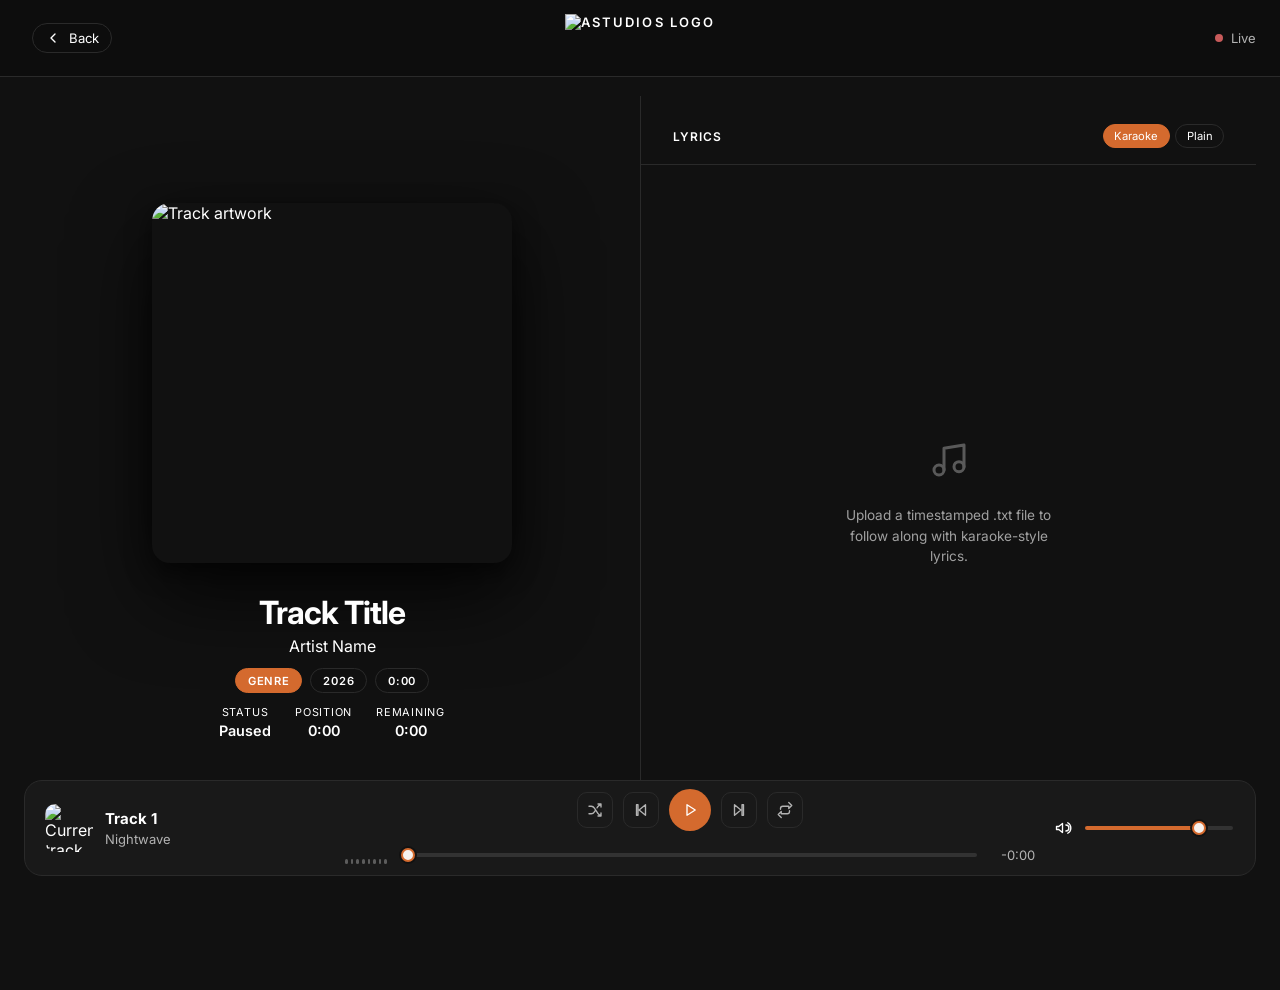
==== now-playing.html @ 65fd6a46 "First Code Files" ====
<!doctype html>
<html lang="en">
  <head>
    <meta charset="UTF-8" />
    <meta name="viewport" content="width=device-width, initial-scale=1.0" />
    <title>Now Playing · AStudios</title>
    <link rel="preconnect" href="https://fonts.googleapis.com" />
    <link rel="preconnect" href="https://fonts.gstatic.com" crossorigin />
    <link
      href="https://fonts.googleapis.com/css2?family=Inter:wght@400;500;600;700&display=swap"
      rel="stylesheet"
    />
    <link rel="stylesheet" href="style.css" />
    <style>
      /* ── Now Playing Page Specific Styles ── */
      .np-shell {
        display: grid;
        grid-template-columns: 1fr 1fr;
        gap: 0;
        min-height: calc(100vh - var(--player-h, 90px) - var(--topbar-h, 60px));
        padding: 0;
        overflow: hidden;
      }

      /* ── Left: Cover + Meta ── */
      .np-visual {
        position: relative;
        display: flex;
        flex-direction: column;
        align-items: center;
        justify-content: center;
        padding: 3rem 2.5rem;
        gap: 2rem;
        overflow: hidden;
      }

      .np-bg-blur {
        position: absolute;
        inset: 0;
        z-index: 0;
        background-size: cover;
        background-position: center;
        filter: blur(60px) saturate(1.4) brightness(0.25);
        transform: scale(1.15);
        transition: background-image 0.8s ease;
      }

      .np-cover-wrap {
        position: relative;
        z-index: 1;
        width: min(360px, 80vw);
        aspect-ratio: 1;
      }

      .np-cover-wrap img {
        width: 100%;
        height: 100%;
        object-fit: cover;
        border-radius: 18px;
        box-shadow:
          0 32px 80px rgba(0, 0, 0, 0.7),
          0 8px 24px rgba(0, 0, 0, 0.5);
        display: block;
        transition: transform 0.4s cubic-bezier(0.34, 1.56, 0.64, 1);
      }

      body.is-playing .np-cover-wrap img {
        transform: scale(1.03);
      }

      .np-meta {
        position: relative;
        z-index: 1;
        text-align: center;
        width: 100%;
        max-width: 360px;
      }

      .np-title {
        font-size: 2rem;
        font-weight: 700;
        color: var(--text-1);
        margin: 0 0 0.35rem;
        letter-spacing: -0.03em;
        line-height: 1.1;
      }

      .np-artist {
        font-size: 1rem;
        color: var(--text-2);
        margin: 0 0 0.75rem;
      }

      .np-tags {
        display: flex;
        gap: 0.5rem;
        justify-content: center;
        flex-wrap: wrap;
        margin-bottom: 0.5rem;
      }

      .np-tag {
        font-size: 0.7rem;
        font-weight: 600;
        letter-spacing: 0.06em;
        text-transform: uppercase;
        padding: 0.3rem 0.75rem;
        border-radius: 100px;
        background: var(--surface-2);
        color: var(--text-2);
        border: 1px solid var(--border);
      }

      .np-tag.accent {
        background: var(--accent);
        color: #fff;
        border-color: var(--accent);
      }

      .np-info-row {
        display: flex;
        gap: 1.5rem;
        justify-content: center;
        margin-top: 0.75rem;
      }

      .np-info-item {
        display: flex;
        flex-direction: column;
        align-items: center;
        gap: 0.15rem;
      }

      .np-info-item span:first-child {
        font-size: 0.68rem;
        text-transform: uppercase;
        letter-spacing: 0.07em;
        color: var(--text-3);
      }

      .np-info-item strong {
        font-size: 0.9rem;
        color: var(--text-1);
        font-weight: 600;
      }

      /* ── Right: Karaoke Lyrics ── */
      .np-lyrics-panel {
        display: flex;
        flex-direction: column;
        border-left: 1px solid var(--border);
        overflow: hidden;
        position: relative;
      }

      .np-lyrics-header {
        padding: 1.75rem 2rem 1rem;
        border-bottom: 1px solid var(--border);
        display: flex;
        align-items: center;
        justify-content: space-between;
        flex-shrink: 0;
      }

      .np-lyrics-header h2 {
        font-size: 0.75rem;
        font-weight: 600;
        letter-spacing: 0.08em;
        text-transform: uppercase;
        color: var(--text-3);
        margin: 0;
      }

      .np-lyrics-header .lyrics-mode-toggle {
        display: flex;
        gap: 0.35rem;
      }

      .np-lyrics-header .lyrics-mode-toggle button {
        font-size: 0.7rem;
        padding: 0.25rem 0.65rem;
        border-radius: 100px;
        border: 1px solid var(--border);
        background: transparent;
        color: var(--text-3);
        cursor: pointer;
        transition: all 0.15s;
      }

      .np-lyrics-header .lyrics-mode-toggle button.active {
        background: var(--accent);
        border-color: var(--accent);
        color: #fff;
      }

      .np-lyrics-upload {
        padding: 1rem 2rem;
        border-bottom: 1px solid var(--border);
        flex-shrink: 0;
      }

      .np-upload-label {
        display: flex;
        align-items: center;
        gap: 0.6rem;
        cursor: pointer;
        font-size: 0.8rem;
        color: var(--text-3);
        padding: 0.6rem 1rem;
        border: 1px dashed var(--border);
        border-radius: 8px;
        transition: all 0.15s;
        justify-content: center;
      }

      .np-upload-label:hover {
        border-color: var(--accent);
        color: var(--accent);
        background: color-mix(in srgb, var(--accent) 8%, transparent);
      }

      .np-upload-label svg {
        width: 15px;
        height: 15px;
        fill: none;
        stroke: currentColor;
        stroke-width: 2;
        stroke-linecap: round;
        stroke-linejoin: round;
      }

      #lyricsFileInput {
        display: none;
      }

      .np-lyrics-scroll {
        flex: 1;
        overflow-y: auto;
        padding: 1.5rem 2rem 3rem;
        scroll-behavior: smooth;
        scrollbar-width: thin;
        scrollbar-color: var(--border) transparent;
      }

      /* Karaoke line styles */
      .lyric-line {
        padding: 0.5rem 0;
        transition: all 0.35s cubic-bezier(0.4, 0, 0.2, 1);
        cursor: pointer;
        border-radius: 8px;
        margin: 0.1rem 0;
      }

      .lyric-line:hover {
        background: var(--surface-2);
        padding-left: 0.75rem;
      }

      .lyric-line .lyric-text {
        font-size: 1rem;
        line-height: 1.55;
        color: var(--text-3);
        font-weight: 400;
        transition: all 0.35s ease;
        display: block;
      }

      .lyric-line .lyric-speaker {
        font-size: 0.6rem;
        letter-spacing: 0.1em;
        text-transform: uppercase;
        color: var(--text-3);
        opacity: 0.5;
        margin-bottom: 0.15rem;
        display: block;
      }

      .lyric-line.past .lyric-text {
        color: var(--text-3);
        opacity: 0.4;
      }

      .lyric-line.active .lyric-text {
        font-size: 1.55rem;
        font-weight: 700;
        color: var(--text-1);
        letter-spacing: -0.02em;
        line-height: 1.3;
      }

      .lyric-line.active .lyric-speaker {
        color: var(--accent);
        opacity: 1;
      }

      .lyric-line.near .lyric-text {
        font-size: 1.15rem;
        color: var(--text-2);
        font-weight: 500;
      }

      .lyric-line.future .lyric-text {
        color: var(--text-3);
        opacity: 0.5;
      }

      /* No lyrics state */
      .np-no-lyrics {
        display: flex;
        flex-direction: column;
        align-items: center;
        justify-content: center;
        height: 100%;
        gap: 0.75rem;
        color: var(--text-3);
        text-align: center;
        padding: 2rem;
      }

      .np-no-lyrics svg {
        width: 40px;
        height: 40px;
        opacity: 0.3;
      }

      .np-no-lyrics p {
        font-size: 0.85rem;
        line-height: 1.5;
        opacity: 0.6;
        max-width: 220px;
      }

      /* Loading spinner for lyrics */
      .lyrics-loading {
        display: flex;
        align-items: center;
        justify-content: center;
        height: 200px;
        gap: 0.5rem;
        color: var(--text-3);
        font-size: 0.82rem;
      }

      /* Back button */
      .np-back-btn {
        display: inline-flex;
        align-items: center;
        gap: 0.5rem;
        font-size: 0.82rem;
        color: var(--text-3);
        text-decoration: none;
        padding: 0.5rem 0;
        transition: color 0.15s;
        margin-bottom: 0;
      }

      .np-back-btn:hover {
        color: var(--text-1);
      }

      .np-back-btn svg {
        width: 16px;
        height: 16px;
        fill: none;
        stroke: currentColor;
        stroke-width: 2;
        stroke-linecap: round;
        stroke-linejoin: round;
      }

      /* Dragging highlight for drop zone */
      .np-lyrics-upload.drag-over .np-upload-label {
        border-color: var(--accent);
        background: color-mix(in srgb, var(--accent) 12%, transparent);
        color: var(--accent);
      }

      /* Speaker color distinction */
      .lyric-line[data-speaker="speaker_0"] .lyric-speaker {
        color: var(--accent);
      }
      .lyric-line[data-speaker="speaker_1"] .lyric-speaker {
        color: #7eb8f7;
      }

      .lyric-line.active[data-speaker="speaker_1"] .lyric-text {
        color: #a8d4ff;
      }

      /* Responsive */
      @media (max-width: 860px) {
        .np-shell {
          grid-template-columns: 1fr;
          grid-template-rows: auto 1fr;
        }
        .np-visual {
          padding: 2rem 1.5rem 1.5rem;
        }
        .np-cover-wrap {
          width: min(240px, 60vw);
        }
        .np-title {
          font-size: 1.5rem;
        }
        .np-lyrics-panel {
          border-left: none;
          border-top: 1px solid var(--border);
          min-height: 50vh;
        }
        .lyric-line.active .lyric-text {
          font-size: 1.25rem;
        }
      }
    </style>
  </head>
  <body>
    <!-- Reuse icon sprite from main app -->
    <svg class="icon-sprite" aria-hidden="true" focusable="false">
      <symbol id="icon-search" viewBox="0 0 24 24">
        <path d="m21 21-4.35-4.35m1.85-5.15a7 7 0 1 1-14 0 7 7 0 0 1 14 0" />
      </symbol>
      <symbol id="icon-settings" viewBox="0 0 24 24">
        <path
          d="m19.4 13 .1-1-.1-1 2-1.6-2-3.4-2.4 1a8.8 8.8 0 0 0-1.7-1l-.4-2.6h-4l-.4 2.6a8.8 8.8 0 0 0-1.7 1l-2.4-1-2 3.4 2 1.6-.1 1 .1 1-2 1.6 2 3.4 2.4-1a8.8 8.8 0 0 0 1.7 1l.4 2.6h4l.4-2.6a8.8 8.8 0 0 0 1.7-1l2.4 1 2-3.4zM12 15.5A3.5 3.5 0 1 1 12 8a3.5 3.5 0 0 1 0 7.5"
        />
      </symbol>
      <symbol id="icon-bell" viewBox="0 0 24 24">
        <path
          d="M15 17H5.8a1.8 1.8 0 0 1-1.5-2.8L6 11.8V9a6 6 0 1 1 12 0v2.8l1.7 2.4A1.8 1.8 0 0 1 18.2 17H15m0 0a3 3 0 0 1-6 0"
        />
      </symbol>
      <symbol id="icon-play" viewBox="0 0 24 24">
        <path d="m8 5 11 7-11 7z" />
      </symbol>
      <symbol id="icon-pause" viewBox="0 0 24 24">
        <path d="M8 5h3v14H8zm5 0h3v14h-3z" />
      </symbol>
      <symbol id="icon-prev" viewBox="0 0 24 24">
        <path d="M6 5h2v14H6zm3.5 7 8.5-7v14z" />
      </symbol>
      <symbol id="icon-next" viewBox="0 0 24 24">
        <path d="M16 5h2v14h-2zM6 19V5l8.5 7z" />
      </symbol>
      <symbol id="icon-shuffle" viewBox="0 0 24 24">
        <path
          d="M16 4h4v4m0 8v4h-4M4 7h3c2 0 3 .7 4.2 2.5l4.6 7C17 18.3 18 19 20 19M20 5c-2 0-3 .7-4.2 2.5l-1.1 1.6M4 17h3c2 0 3-.7 4.2-2.5l1.1-1.6"
        />
      </symbol>
      <symbol id="icon-repeat" viewBox="0 0 24 24">
        <path
          d="M17 2l4 4-4 4V7H9a3 3 0 0 0-3 3v1M7 22l-4-4 4-4v3h8a3 3 0 0 0 3-3v-1"
        />
      </symbol>
      <symbol id="icon-volume" viewBox="0 0 24 24">
        <path
          d="M5 14H2v-4h3l5-4v12zm9.5-6a4 4 0 0 1 0 8m2.5-11a8 8 0 0 1 0 14"
        />
      </symbol>
    </svg>

    <!-- Top bar (mirrors index.html) -->
    <header class="global-topbar">
      <div class="topbar-section topbar-left">
        <a
          class="np-back-btn"
          href="index.html"
          target="content"
          style="
            display: inline-flex;
            align-items: center;
            gap: 0.5rem;
            font-size: 0.82rem;
            color: var(--text-3);
            text-decoration: none;
            padding: 0.35rem 0.75rem;
            border: 1px solid var(--border);
            border-radius: 100px;
            transition: all 0.15s;
            margin-left: 0.5rem;
          "
          onmouseover="
            this.style.color = 'var(--text-1)';
            this.style.borderColor = 'var(--text-2)';
          "
          onmouseout="
            this.style.color = 'var(--text-3)';
            this.style.borderColor = 'var(--border)';
          "
        >
          <svg
            width="14"
            height="14"
            fill="none"
            stroke="currentColor"
            stroke-width="2.2"
            stroke-linecap="round"
            stroke-linejoin="round"
            viewBox="0 0 24 24"
          >
            <path d="m15 18-6-6 6-6" />
          </svg>
          Back
        </a>
      </div>

      <a
        class="topbar-logo"
        href="index.html"
        target="content"
        aria-label="AStudios home"
      >
        <img
          style="width: auto; height: 3rem"
          src="images/logo.png"
          alt="AStudios logo"
        />
      </a>

      <div class="topbar-section topbar-right">
        <span class="live-status"><span class="live-dot"></span>Live</span>
      </div>
    </header>

    <!-- Main now-playing layout -->
    <div class="app-shell" style="display: block; overflow: hidden">
      <div class="np-shell">
        <!-- LEFT: Big cover + info -->
        <div class="np-visual">
          <div class="np-bg-blur" id="npBgBlur"></div>

          <div class="np-cover-wrap">
            <img id="npCover" src="images/cover1.jpg" alt="Track artwork" />
          </div>

          <div class="np-meta">
            <h1 class="np-title" id="npTitle">Track Title</h1>
            <p class="np-artist" id="npArtist">Artist Name</p>
            <div class="np-tags">
              <span class="np-tag accent" id="npGenre">Genre</span>
              <span class="np-tag" id="npRelease">2026</span>
              <span class="np-tag" id="npDuration">0:00</span>
            </div>
            <div class="np-info-row">
              <div class="np-info-item">
                <span>Status</span>
                <strong id="npStatus">Paused</strong>
              </div>
              <div class="np-info-item">
                <span>Position</span>
                <strong id="npPosition">0:00</strong>
              </div>
              <div class="np-info-item">
                <span>Remaining</span>
                <strong id="npRemaining">0:00</strong>
              </div>
            </div>
          </div>
        </div>

        <!-- RIGHT: Karaoke lyrics -->
        <div class="np-lyrics-panel">
          <div class="np-lyrics-header">
            <h2>Lyrics</h2>
            <div class="lyrics-mode-toggle">
              <button type="button" class="active" id="modeKaraoke">
                Karaoke
              </button>
              <button type="button" id="modePlain">Plain</button>
            </div>
          </div>

          <div
            style="visibility: hidden; height: 0px"
            class="np-lyrics-upload"
            id="lyricsDropZone"
          >
            <label class="np-upload-label" for="lyricsFileInput">
              <svg viewBox="0 0 24 24">
                <path d="M21 15v4a2 2 0 0 1-2 2H5a2 2 0 0 1-2-2v-4" />
                <polyline points="17 8 12 3 7 8" />
                <line x1="12" y1="3" x2="12" y2="15" />
              </svg>
              Upload .txt lyrics file — or drop here
            </label>
            <input type="file" id="lyricsFileInput" accept=".txt" />
          </div>

          <div class="np-lyrics-scroll" id="npLyricsScroll">
            <div class="np-no-lyrics" id="npNoLyrics">
              <svg
                viewBox="0 0 24 24"
                fill="none"
                stroke="currentColor"
                stroke-width="1.5"
                stroke-linecap="round"
                stroke-linejoin="round"
              >
                <path d="M9 18V5l12-2v13" />
                <circle cx="6" cy="18" r="3" />
                <circle cx="18" cy="16" r="3" />
              </svg>
              <p>
                Upload a timestamped .txt file to follow along with
                karaoke-style lyrics.
              </p>
            </div>
          </div>
        </div>
      </div>
    </div>

    <!-- Player bar (same as main page) -->
    <footer class="player" id="player" aria-label="Music player">
      <div class="player-track">
        <img
          id="playerCover"
          src="images/cover1.jpg"
          alt="Current track cover art"
        />
        <div class="player-track-copy">
          <strong id="playerTitle">Track 1</strong>
          <span id="playerArtist">Nightwave</span>
        </div>
      </div>

      <div class="player-controls">
        <div class="transport-row">
          <button
            class="icon-button"
            id="shuffleButton"
            type="button"
            aria-label="Shuffle"
          >
            <svg><use href="#icon-shuffle"></use></svg>
          </button>
          <button
            class="icon-button"
            id="prevButton"
            type="button"
            aria-label="Previous track"
          >
            <svg><use href="#icon-prev"></use></svg>
          </button>
          <button
            class="play-toggle"
            id="playPauseButton"
            type="button"
            aria-label="Play"
          >
            <svg class="icon-play"><use href="#icon-play"></use></svg>
            <svg class="icon-pause"><use href="#icon-pause"></use></svg>
            <span class="sr-only play-label">Play</span>
          </button>
          <button
            class="icon-button"
            id="nextButton"
            type="button"
            aria-label="Next track"
          >
            <svg><use href="#icon-next"></use></svg>
          </button>
          <button
            class="icon-button"
            id="repeatButton"
            type="button"
            aria-label="Repeat"
          >
            <svg><use href="#icon-repeat"></use></svg>
          </button>
        </div>

        <div class="progress-row">
          <div class="wave-visualizer" aria-hidden="true">
            <span></span><span></span><span></span><span></span><span></span
            ><span></span><span></span><span></span>
          </div>
          <input
            id="progressBar"
            type="range"
            step="0.001"
            min="0"
            max="100"
            value="0"
            aria-label="Track progress"
          />
          <span class="time-left" id="timeLeft">-0:00</span>
        </div>
      </div>

      <div class="player-volume">
        <svg><use href="#icon-volume"></use></svg>
        <input
          id="volumeBar"
          type="range"
          min="0"
          max="100"
          value="80"
          aria-label="Volume"
        />
      </div>
    </footer>

    <audio id="audioPlayer" preload="metadata"></audio>

    <script src="script.js"></script>
  </body>
</html>
---- style.css ----
:root {
  --bg: #111111;
  --surface: #191919;
  --surface-soft: #1e1e1e;
  --surface-hover: #222222;
  --border: #2a2a2a;
  --text: #ffffff;
  --muted: #b3b3b3;
  --accent: #d46a2e;
  --accent-soft: rgba(212, 106, 46, 0.12);
  --danger: #c75a5a;
  --grid: 24px;
  --radius: 16px;
  --player-height: 96px;
  --sidebar-width: 220px;
  --queue-width: 320px;
  --topbar-height: 72px;
}

body[data-theme="graphite"] {
  --bg: #151515;
  --surface: #1c1c1c;
  --surface-soft: #232323;
  --surface-hover: #282828;
  --border: #313131;
}

body[data-theme="paper"] {
  --bg: #efede7;
  --surface: #faf8f3;
  --surface-soft: #f1eee7;
  --surface-hover: #e8e4dd;
  --border: #d7d1c7;
  --text: #171717;
  --muted: #5d5a53;
}

body[data-accent="orange"] {
  --accent: #d46a2e;
  --accent-soft: rgba(212, 106, 46, 0.12);
}

body[data-accent="copper"] {
  --accent: #b96d4b;
  --accent-soft: rgba(185, 109, 75, 0.14);
}

body[data-accent="sand"] {
  --accent: #b8915f;
  --accent-soft: rgba(184, 145, 95, 0.14);
}

body[data-accent="rose"] {
  --accent: #b86868;
  --accent-soft: rgba(184, 104, 104, 0.14);
}

* {
  box-sizing: border-box;
}

html {
  scroll-behavior: smooth;
}

body {
  margin: 0;
  min-height: 100vh;
  background: var(--bg);
  color: var(--text);
  font-family: "Inter", -apple-system, BlinkMacSystemFont, "Segoe UI", sans-serif;
  padding: calc(var(--topbar-height) + 24px) 0 calc(var(--player-height) + 24px);
}

img {
  display: block;
  max-width: 100%;
}

button,
input,
select {
  font: inherit;
}

button {
  cursor: pointer;
}

svg {
  width: 18px;
  height: 18px;
  stroke: currentColor;
  stroke-width: 1.8;
  fill: none;
  stroke-linecap: round;
  stroke-linejoin: round;
  flex: 0 0 auto;
}

.icon-sprite,
.sr-only {
  position: absolute;
  width: 1px;
  height: 1px;
  overflow: hidden;
  clip: rect(0, 0, 0, 0);
}

.app-shell {
  max-width: 1440px;
  margin: 0 auto;
  display: grid;
  grid-template-columns: var(--sidebar-width) minmax(0, 1fr) var(--queue-width);
  gap: var(--grid);
  padding: 0 var(--grid) var(--grid);
}

.sidebar,
.queue-panel,
.discover-card,
.playlist-card,
.track-row:hover,
.track-row.active {
  transition: background-color 160ms ease, border-color 160ms ease, opacity 160ms ease, transform 160ms ease;
}

.sidebar,
.queue-panel {
  position: sticky;
  top: calc(var(--topbar-height) + 24px);
  align-self: start;
  min-height: calc(100vh - var(--topbar-height) - 48px - var(--player-height) - 16px);
  padding: 18px;
  border: 1px solid var(--border);
  border-radius: 20px;
  background: var(--surface);
}

.sidebar {
  display: grid;
  gap: 24px;
}

.sidebar-top,
.queue-header,
.section-header,
.toolbar,
.stats-row,
.transport-row,
.progress-row,
.player-track,
.player-volume,
.track-main,
.track-meta,
.track-actions,
.discover-meta,
.playlist-stack,
.playlist-meta {
  display: flex;
  align-items: center;
}

.sidebar-top {
  justify-content: space-between;
  gap: 12px;
}

.brand-block {
  display: grid;
  gap: 4px;
}

.brand {
  font-size: 17px;
  font-weight: 700;
  letter-spacing: -0.02em;
}

.brand-subtitle,
.section-header p,
.stats-row,
.track-list-header,
.track-time,
.track-artist,
.track-genre,
.discover-meta span,
.playlist-meta span,
.queue-header p,
.queue-section p,
.detail-list span,
.lyrics-preview,
.player-track-copy span,
.time-left,
.shortcut-hint,
.sort-shell span,
.search-shell input,
select,
.queue-item span {
  color: var(--muted);
}

.brand-subtitle,
.section-header p,
.stats-row,
.track-list-header,
.track-time,
.track-artist,
.track-genre,
.discover-meta span,
.playlist-meta span,
.queue-header p,
.queue-section p,
.detail-list span,
.lyrics-preview,
.player-track-copy span,
.time-left,
.shortcut-hint,
.sort-shell span,
.search-shell input,
select,
.queue-item span,
.chip,
.nav-item span {
  font-size: 13px;
}

.sidebar-toggle,
.mobile-sidebar-toggle,
.icon-button,
.avatar-button,
.row-action,
.chip,
.nav-item,
.play-toggle {
  border: 1px solid var(--border);
  background: transparent;
  color: var(--muted);
}

.sidebar-toggle,
.mobile-sidebar-toggle,
.icon-button,
.avatar-button,
.row-action,
.play-toggle {
  display: inline-flex;
  align-items: center;
  justify-content: center;
  width: 36px;
  height: 36px;
  border-radius: 10px;
}

.sidebar-toggle:hover,
.mobile-sidebar-toggle:hover,
.icon-button:hover,
.avatar-button:hover,
.row-action:hover,
.nav-item:hover,
.chip:hover {
  background: var(--surface-hover);
  color: var(--text);
}

.sidebar-nav {
  display: grid;
  gap: 8px;
}

.nav-item {
  display: flex;
  align-items: center;
  gap: 12px;
  width: 100%;
  padding: 10px 12px;
  border-radius: 12px;
  text-align: left;
}

.nav-item.active {
  background: rgba(255, 255, 255, 0.04);
  color: var(--text);
  border-color: #343434;
}

.content-shell {
  min-width: 0;
  display: grid;
  gap: 24px;
}

.global-topbar {
  position: fixed;
  top: 0;
  left: 0;
  right: 0;
  z-index: 40;
  min-height: var(--topbar-height);
  padding: 14px 24px;
  display: grid;
  grid-template-columns: 1fr auto 1fr;
  align-items: center;
  gap: 20px;
  background: rgba(14, 14, 14, 0.97);
  border-bottom: 1px solid var(--border);
}

.topbar-section {
  display: flex;
  align-items: center;
  gap: 12px;
  min-width: 0;
  position: relative;
}

.topbar-left {
  justify-content: flex-start;
}

.topbar-right {
  justify-content: flex-end;
}

.topbar-logo {
  display: inline-flex;
  align-items: center;
  justify-self: center;
  gap: 10px;
  color: var(--text);
  text-decoration: none;
  text-transform: uppercase;
  letter-spacing: 0.16em;
  font-size: 13px;
  font-weight: 600;
  transition: transform 160ms ease, color 160ms ease, opacity 160ms ease;
}

.topbar-logo:hover {
  color: #edd5c8;
  transform: scale(1.02);
}

.logo-mark {
  position: relative;
  width: 16px;
  height: 16px;
  border-radius: 50%;
  border: 1px solid rgba(212, 106, 46, 0.5);
}

.logo-mark::after {
  content: "";
  position: absolute;
  inset: 3px;
  border-radius: 50%;
  background: rgba(212, 106, 46, 0.25);
}

.page-label {
  color: var(--muted);
  font-size: 13px;
  letter-spacing: 0.02em;
}

.mobile-sidebar-toggle {
  display: none;
}

.search-shell {
  display: inline-flex;
  align-items: center;
  gap: 10px;
  min-width: min(320px, 32vw);
  padding: 0 14px;
  height: 40px;
  border: 1px solid var(--border);
  border-radius: 999px;
  background: var(--surface);
}

.search-shell input {
  width: 100%;
  border: 0;
  background: transparent;
  outline: 0;
}

.topbar-search:focus-within {
  border-color: #3a3a3a;
}

.topbar-popup {
  position: absolute;
  top: calc(100% + 14px);
  right: 0;
  width: min(360px, calc(100vw - 32px));
  padding: 16px;
  border: 1px solid var(--border);
  border-radius: 16px;
  background: var(--surface);
  box-shadow: 0 16px 48px rgba(0, 0, 0, 0.24);
  display: grid;
  gap: 16px;
}

.topbar-popup[hidden] {
  display: none;
}

.popup-header {
  display: grid;
  grid-template-columns: 1fr auto;
  gap: 12px;
  align-items: start;
}

.popup-header h3,
.notification-copy strong {
  margin: 0;
  font-size: 15px;
  font-weight: 600;
}

.popup-header p,
.notification-copy p,
.settings-label,
.toggle-row span,
.popup-badge {
  margin: 0;
  font-size: 13px;
  color: var(--muted);
}

.popup-badge {
  padding: 6px 8px;
  border: 1px solid var(--border);
  border-radius: 999px;
  background: var(--surface-soft);
}

.notification-list,
.settings-toggles {
  display: grid;
  gap: 10px;
}

.notification-item {
  display: grid;
  grid-template-columns: auto 1fr;
  gap: 12px;
  align-items: start;
  padding: 12px;
  border: 1px solid var(--border);
  border-radius: 12px;
  background: var(--surface-soft);
}

.notification-dot {
  width: 8px;
  height: 8px;
  border-radius: 50%;
  margin-top: 6px;
  background: var(--accent);
}

.notification-copy {
  display: grid;
  gap: 4px;
}

.settings-group {
  display: grid;
  gap: 10px;
}

.settings-label {
  font-weight: 600;
  color: var(--text);
}

.theme-options {
  display: grid;
  grid-template-columns: repeat(3, 1fr);
  gap: 8px;
}

.setting-pill {
  height: 38px;
  border: 1px solid var(--border);
  border-radius: 10px;
  background: transparent;
  color: var(--muted);
}

.setting-pill.active,
.setting-pill:hover,
.setting-pill:focus-visible {
  color: var(--text);
  border-color: color-mix(in srgb, var(--accent) 60%, var(--border));
  background: var(--accent-soft);
}

.accent-options {
  display: grid;
  grid-template-columns: repeat(4, 1fr);
  gap: 10px;
}

.accent-swatch {
  height: 38px;
  border-radius: 12px;
  border: 1px solid var(--border);
  background: transparent;
  position: relative;
}

.accent-swatch::before {
  content: "";
  position: absolute;
  inset: 8px;
  border-radius: 999px;
}

.accent-swatch[data-accent="orange"]::before { background: #d46a2e; }
.accent-swatch[data-accent="copper"]::before { background: #b96d4b; }
.accent-swatch[data-accent="sand"]::before { background: #b8915f; }
.accent-swatch[data-accent="rose"]::before { background: #b86868; }

.accent-swatch.active {
  border-color: color-mix(in srgb, var(--accent) 65%, var(--border));
}

.toggle-row {
  display: grid;
  grid-template-columns: 1fr auto;
  gap: 12px;
  align-items: center;
  padding: 10px 0;
  border-top: 1px solid var(--border);
}

.toggle-row:first-child {
  border-top: 0;
  padding-top: 0;
}

.toggle-row input {
  width: 18px;
  height: 18px;
  accent-color: var(--accent);
}

.live-status {
  display: inline-flex;
  align-items: center;
  gap: 8px;
  font-size: 13px;
  color: var(--muted);
}

.live-dot {
  width: 8px;
  height: 8px;
  border-radius: 50%;
  background: var(--danger);
  box-shadow: 0 0 0 0 rgba(199, 90, 90, 0.35);
  animation: pulse 1.8s infinite;
}

@keyframes pulse {
  0% { box-shadow: 0 0 0 0 rgba(199, 90, 90, 0.35); }
  70% { box-shadow: 0 0 0 8px rgba(199, 90, 90, 0); }
  100% { box-shadow: 0 0 0 0 rgba(199, 90, 90, 0); }
}

.avatar-button {
  width: 38px;
  height: 38px;
  border-radius: 50%;
  color: var(--text);
}

.avatar-button span {
  font-size: 12px;
  font-weight: 700;
}

.main-content {
  display: grid;
  gap: 32px;
}

.stats-row {
  gap: 18px;
  flex-wrap: wrap;
  min-height: 24px;
}

.stats-row strong {
  color: var(--text);
  font-weight: 600;
}

.shortcut-hint {
  margin-left: auto;
}

.section-header {
  justify-content: space-between;
  gap: 16px;
}

.section-header h1,
.section-header h2,
.queue-header h2 {
  margin: 0 0 6px;
  font-size: 24px;
  font-weight: 600;
  letter-spacing: -0.03em;
}

.section-header p,
.queue-header p {
  margin: 0;
}

.discover-section,
.tracks-section,
.playlists-section {
  display: grid;
  gap: 18px;
}

.discover-row {
  display: grid;
  grid-auto-flow: column;
  grid-auto-columns: minmax(180px, 220px);
  gap: 16px;
  overflow-x: auto;
  padding-bottom: 2px;
}

.discover-card,
.playlist-card {
  border: 1px solid var(--border);
  border-radius: 16px;
  background: var(--surface);
}

.discover-card {
  padding: 12px;
  display: grid;
  gap: 12px;
}

.discover-card img {
  width: 100%;
  aspect-ratio: 1 / 1;
  object-fit: cover;
  border-radius: 12px;
}

.discover-meta {
  justify-content: space-between;
  gap: 12px;
}

.discover-meta strong,
.playlist-meta strong,
.queue-item strong,
.track-title {
  font-size: 15px;
  font-weight: 600;
}

.skeleton {
  min-height: 248px;
  background:
    linear-gradient(90deg, #1a1a1a 25%, #212121 50%, #1a1a1a 75%);
  background-size: 200% 100%;
  animation: shimmer 1.2s infinite linear;
}

@keyframes shimmer {
  from { background-position: 200% 0; }
  to { background-position: -200% 0; }
}

.toolbar {
  gap: 12px;
  flex-wrap: wrap;
}

.filter-chips {
  display: flex;
  flex-wrap: wrap;
  gap: 8px;
}

.chip {
  padding: 8px 12px;
  border-radius: 999px;
}

.chip.active {
  color: var(--text);
  border-color: #444;
  background: rgba(255, 255, 255, 0.04);
}

.sort-shell {
  display: inline-flex;
  align-items: center;
  gap: 10px;
}

select {
  min-width: 140px;
  height: 36px;
  padding: 0 12px;
  border: 1px solid var(--border);
  border-radius: 10px;
  background: var(--surface);
  outline: 0;
}

.track-list-header,
.track-row {
  display: grid;
  grid-template-columns: minmax(0, 1fr) 140px 72px;
  align-items: center;
  gap: 16px;
}

.track-list-header {
  padding: 0 16px 8px;
  border-bottom: 1px solid var(--border);
  text-transform: uppercase;
  letter-spacing: 0.04em;
}

.track-list {
  border-top: 1px solid var(--border);
}

.track-row {
  min-height: 76px;
  padding: 0 16px;
  border-bottom: 1px solid var(--border);
}

.track-row:hover,
.track-row.active {
  background: var(--surface-soft);
}

.track-row.active {
  border-color: #343434;
}

.track-main {
  gap: 14px;
  min-width: 0;
}

.track-thumb {
  position: relative;
  width: 44px;
  height: 44px;
  border-radius: 10px;
  overflow: hidden;
  flex: 0 0 auto;
}

.track-thumb img {
  width: 100%;
  height: 100%;
  object-fit: cover;
}

.row-play-button {
  position: absolute;
  inset: 0;
  display: grid;
  place-items: center;
  border: 0;
  background: rgba(0, 0, 0, 0.45);
  color: #fff;
  opacity: 0;
  transition: opacity 140ms ease;
}

.track-row:hover .row-play-button,
.track-row.active .row-play-button {
  opacity: 1;
}

.track-copy {
  display: grid;
  gap: 5px;
  min-width: 0;
}

.track-title,
.track-artist,
.queue-item strong,
.queue-item span {
  overflow: hidden;
  text-overflow: ellipsis;
  white-space: nowrap;
}

.track-meta {
  gap: 10px;
  min-width: 0;
}

.genre-tag {
  display: inline-flex;
  align-items: center;
  padding: 4px 8px;
  border: 1px solid var(--border);
  border-radius: 999px;
  color: var(--muted);
}

.track-actions {
  gap: 8px;
  margin-left: auto;
  opacity: 0;
  transition: opacity 140ms ease;
}

.track-row:hover .track-actions,
.track-row.active .track-actions {
  opacity: 1;
}

.row-action {
  width: 30px;
  height: 30px;
  border-radius: 8px;
}

.track-time {
  text-align: right;
}

.playlist-grid {
  display: grid;
  grid-template-columns: repeat(3, minmax(0, 1fr));
  gap: 16px;
}

.playlist-card {
  padding: 14px;
  display: grid;
  gap: 14px;
}

.playlist-stack {
  gap: 0;
}

.playlist-stack img {
  width: 54px;
  height: 54px;
  object-fit: cover;
  border-radius: 10px;
  border: 2px solid var(--surface);
  margin-left: -12px;
}

.playlist-stack img:first-child {
  margin-left: 0;
}

.playlist-meta {
  justify-content: space-between;
  gap: 12px;
}

.queue-panel {
  display: grid;
  gap: 20px;
  overflow: hidden;
}

.queue-header {
  justify-content: space-between;
  align-items: start;
  gap: 12px;
}

.queue-header .icon-button svg {
  transition: transform 160ms ease;
}

.queue-section {
  display: grid;
  gap: 12px;
}

.queue-section h3 {
  margin: 0;
  font-size: 14px;
  font-weight: 600;
}

.queue-list {
  display: grid;
  gap: 10px;
  max-height: 220px;
  overflow: auto;
}

.queue-item {
  display: flex;
  align-items: center;
  gap: 10px;
  padding: 10px;
  border: 1px solid var(--border);
  border-radius: 12px;
  background: #171717;
}

.queue-item img {
  width: 36px;
  height: 36px;
  border-radius: 8px;
  object-fit: cover;
}

.detail-list {
  display: grid;
  gap: 10px;
}

.detail-list div {
  display: flex;
  justify-content: space-between;
  gap: 12px;
  padding-bottom: 10px;
  border-bottom: 1px solid var(--border);
}

.detail-list strong {
  font-size: 14px;
}

.lyrics-preview {
  max-height: 180px;
  overflow: auto;
  line-height: 1.75;
  padding-right: 6px;
}

.player {
  position: fixed;
  left: 24px;
  right: 24px;
  bottom: 24px;
  z-index: 30;
  max-width: 1392px;
  margin: 0 auto;
  display: grid;
  grid-template-columns: minmax(220px, 280px) minmax(0, 1fr) 180px;
  gap: 20px;
  align-items: center;
  height: var(--player-height);
  padding: 0 20px;
  background: var(--surface);
  border: 1px solid var(--border);
  border-radius: 18px;
}

.player-track {
  gap: 12px;
  min-width: 0;
}

.player-track img {
  width: 48px;
  height: 48px;
  border-radius: 10px;
  object-fit: cover;
}

.player-track-copy {
  display: grid;
  gap: 3px;
  min-width: 0;
}

.player-track-copy strong {
  overflow: hidden;
  text-overflow: ellipsis;
  white-space: nowrap;
  font-size: 15px;
}

.player-controls {
  display: grid;
  gap: 12px;
}

.transport-row {
  justify-content: center;
  gap: 10px;
}

.play-toggle {
  width: 42px;
  height: 42px;
  border-radius: 50%;
  color: #fff;
  background: var(--accent);
  border-color: transparent;
  transition: transform 120ms ease, background-color 160ms ease;
}

.play-toggle:active {
  transform: scale(0.96);
}

.icon-button.active,
.repeat-one {
  color: var(--text);
  border-color: #454545;
  background: rgba(255, 255, 255, 0.05);
}

.play-toggle .icon-pause {
  display: none;
}

.is-playing .play-toggle .icon-play {
  display: none;
}

.is-playing .play-toggle .icon-pause {
  display: block;
}

.progress-row {
  gap: 12px;
}

#progressBar {
  --track-fill: 0%;
  height: 20px;
  cursor: pointer;
  background: transparent;
}

#volumeBar {
  --track-fill: 80%;
  cursor: pointer;
  height: 20px;
}

.wave-visualizer {
  display: flex;
  align-items: end;
  gap: 3px;
  width: 42px;
  height: 18px;
}

.wave-visualizer span {
  width: 3px;
  height: 6px;
  border-radius: 999px;
  background: #6d6d6d;
  animation: wave 1.2s ease-in-out infinite;
  opacity: 0.8;
}

.wave-visualizer span:nth-child(2) { animation-delay: 0.08s; }
.wave-visualizer span:nth-child(3) { animation-delay: 0.16s; }
.wave-visualizer span:nth-child(4) { animation-delay: 0.24s; }
.wave-visualizer span:nth-child(5) { animation-delay: 0.32s; }
.wave-visualizer span:nth-child(6) { animation-delay: 0.4s; }
.wave-visualizer span:nth-child(7) { animation-delay: 0.48s; }
.wave-visualizer span:nth-child(8) { animation-delay: 0.56s; }

body:not(.is-playing) .wave-visualizer span {
  animation-play-state: paused;
  height: 5px;
}

@keyframes wave {
  0%, 100% { height: 5px; }
  50% { height: 16px; background: var(--accent); }
}

input[type="range"] {
  width: 100%;
  -webkit-appearance: none;
  appearance: none;
  background: transparent;
}

input[type="range"]::-webkit-slider-runnable-track {
  height: 4px;
  border-radius: 999px;
  background: #323232;
}

input[type="range"]::-moz-range-track {
  height: 4px;
  border-radius: 999px;
  background: #323232;
}

#progressBar::-webkit-slider-runnable-track {
  height: 4px;
  background: linear-gradient(
    90deg,
    var(--accent) 0%,
    var(--accent) var(--track-fill),
    #323232 var(--track-fill),
    #323232 100%
  );
}

#progressBar::-moz-range-track {
  height: 4px;
  background: #323232;
}

#progressBar::-moz-range-progress {
  height: 4px;
  border-radius: 999px;
  background: var(--accent);
}

input[type="range"]::-webkit-slider-thumb {
  -webkit-appearance: none;
  appearance: none;
  width: 12px;
  height: 12px;
  margin-top: -4px;
  border: 0;
  border-radius: 50%;
  background: var(--accent);
  opacity: 0;
  transition: opacity 150ms ease;
}

#progressBar::-webkit-slider-thumb {
  width: 14px;
  height: 14px;
  margin-top: -5px;
  border: 2px solid var(--accent);
  border-radius: 50%;
  background: #f6f1ee;
  box-shadow: 0 0 0 2px rgba(17, 17, 17, 0.95);
  opacity: 1;
}

input[type="range"]::-moz-range-thumb {
  width: 12px;
  height: 12px;
  border: 0;
  border-radius: 50%;
  background: var(--accent);
  opacity: 0;
  transition: opacity 150ms ease;
}

#progressBar::-moz-range-thumb {
  width: 14px;
  height: 14px;
  border: 2px solid var(--accent);
  border-radius: 50%;
  background: #f6f1ee;
  box-shadow: 0 0 0 2px rgba(17, 17, 17, 0.95);
  opacity: 1;
}

#volumeBar::-webkit-slider-runnable-track {
  height: 4px;
  background: linear-gradient(
    90deg,
    var(--accent) 0%,
    var(--accent) var(--track-fill),
    #323232 var(--track-fill),
    #323232 100%
  );
}

#volumeBar::-moz-range-track {
  height: 4px;
  background: #323232;
}

#volumeBar::-moz-range-progress {
  height: 4px;
  border-radius: 999px;
  background: var(--accent);
}

#volumeBar::-webkit-slider-thumb {
  width: 14px;
  height: 14px;
  margin-top: -5px;
  border: 2px solid var(--accent);
  border-radius: 50%;
  background: #f6f1ee;
  box-shadow: 0 0 0 2px rgba(17, 17, 17, 0.95);
  opacity: 1;
}

#volumeBar::-moz-range-thumb {
  width: 14px;
  height: 14px;
  border: 2px solid var(--accent);
  border-radius: 50%;
  background: #f6f1ee;
  box-shadow: 0 0 0 2px rgba(17, 17, 17, 0.95);
  opacity: 1;
}

.progress-row:hover input[type="range"]::-webkit-slider-thumb,
.progress-row:focus-within input[type="range"]::-webkit-slider-thumb,
.player-volume:hover input[type="range"]::-webkit-slider-thumb,
.player-volume:focus-within input[type="range"]::-webkit-slider-thumb,
.progress-row:hover input[type="range"]::-moz-range-thumb,
.progress-row:focus-within input[type="range"]::-moz-range-thumb,
.player-volume:hover input[type="range"]::-moz-range-thumb,
.player-volume:focus-within input[type="range"]::-moz-range-thumb {
  opacity: 1;
}

.progress-row:hover #progressBar::-webkit-slider-thumb,
.progress-row:focus-within #progressBar::-webkit-slider-thumb,
.progress-row:hover #progressBar::-moz-range-thumb,
.progress-row:focus-within #progressBar::-moz-range-thumb,
.player-volume:hover #volumeBar::-webkit-slider-thumb,
.player-volume:focus-within #volumeBar::-webkit-slider-thumb,
.player-volume:hover #volumeBar::-moz-range-thumb,
.player-volume:focus-within #volumeBar::-moz-range-thumb {
  transform: scale(1.08);
}

.time-left {
  min-width: 44px;
  text-align: right;
}

.player-volume {
  gap: 10px;
}

body.no-live-pulse .live-dot {
  animation: none;
  box-shadow: none;
}

body.reduced-wave .wave-visualizer span {
  animation-play-state: paused;
  height: 5px;
}

body.compact-density .track-row {
  min-height: 68px;
}

body.compact-density .playlist-card,
body.compact-density .discover-card,
body.compact-density .topbar-popup {
  padding: 12px;
}

.sidebar.is-collapsed {
  width: 76px;
  padding-inline: 12px;
}

.sidebar.is-collapsed .brand-block,
.sidebar.is-collapsed .nav-item span {
  display: none;
}

.sidebar.is-collapsed .nav-item {
  justify-content: center;
}

.queue-panel.is-collapsed {
  width: 76px;
  padding-inline: 12px;
}

.queue-panel.is-collapsed .queue-header > div,
.queue-panel.is-collapsed .queue-section {
  display: none;
}

.queue-panel.is-collapsed .queue-header {
  justify-content: center;
}

.queue-panel.is-collapsed .queue-header .icon-button svg {
  transform: rotate(180deg);
}

@media (max-width: 1220px) {
  .app-shell {
    grid-template-columns: var(--sidebar-width) minmax(0, 1fr);
  }

  .queue-panel {
    position: fixed;
    right: 24px;
    top: calc(var(--topbar-height) + 24px);
    bottom: calc(var(--player-height) + 40px);
    width: min(320px, calc(100vw - 48px));
    z-index: 25;
  }

  .queue-panel.is-collapsed {
    width: 76px;
  }
}

@media (max-width: 980px) {
  .app-shell {
    grid-template-columns: 1fr;
    padding: 20px;
  }

  .sidebar {
    position: fixed;
    left: 20px;
    top: calc(var(--topbar-height) + 12px);
    bottom: calc(var(--player-height) + 32px);
    width: min(220px, calc(100vw - 40px));
    z-index: 28;
    transform: translateX(-120%);
    transition: transform 180ms ease;
  }

  .sidebar.is-open {
    transform: translateX(0);
  }

  .mobile-sidebar-toggle {
    display: inline-flex;
  }

  .shortcut-hint {
    margin-left: 0;
  }

  .playlist-grid {
    grid-template-columns: 1fr 1fr;
  }

  .player {
    left: 12px;
    right: 12px;
    bottom: 12px;
    grid-template-columns: 1fr;
    gap: 12px;
    height: auto;
    padding: 14px 16px;
  }
}

@media (max-width: 720px) {
  .section-header,
  .toolbar {
    flex-direction: column;
    align-items: stretch;
  }

  .track-list-header {
    display: none;
  }

  .track-row {
    grid-template-columns: 1fr auto;
    padding: 14px 16px;
  }

  .track-genre {
    display: none;
  }

  .track-actions {
    opacity: 1;
  }

  .playlist-grid {
    grid-template-columns: 1fr;
  }

  .queue-panel {
    left: 20px;
    right: 20px;
    width: auto;
  }

  .global-topbar {
    padding: 12px 16px;
    gap: 12px;
  }

  .page-label,
  .topbar-search input,
  .topbar-icon {
    display: none;
  }

  .topbar-search {
    min-width: auto;
    width: 40px;
    padding: 0;
    justify-content: center;
  }

  .topbar-right {
    gap: 8px;
  }

  .topbar-popup {
    right: -8px;
  }
}

@media (max-width: 520px) {
  body {
    padding-top: calc(var(--topbar-height) + 16px);
  }

  .global-topbar {
    padding: 10px 12px;
  }

  .topbar-logo {
    font-size: 12px;
    letter-spacing: 0.13em;
  }

  .avatar-button {
    width: 34px;
    height: 34px;
  }
}
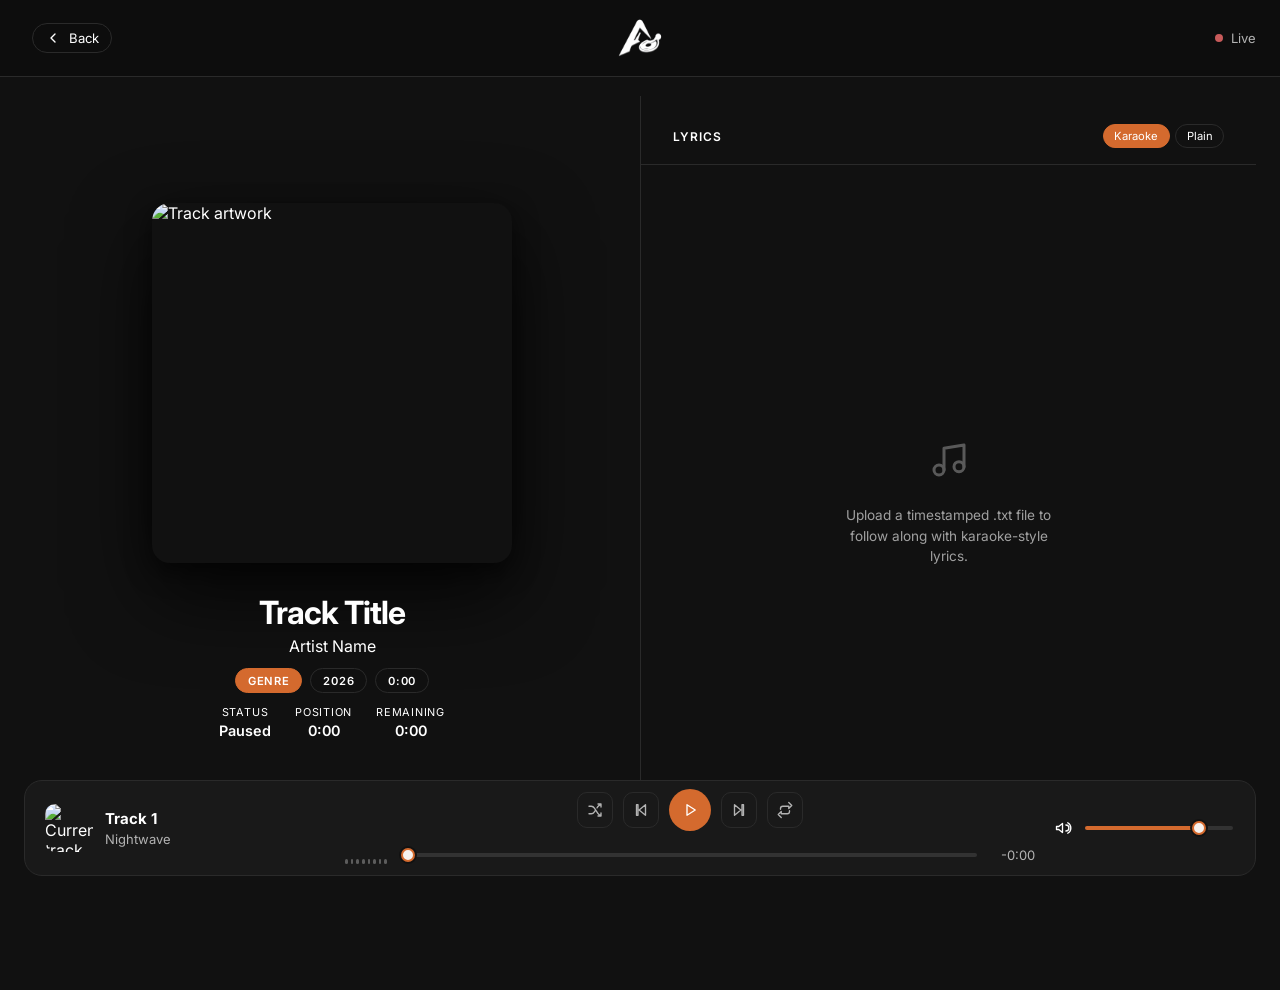
==== commit 96a9d71a: "Fixed Lyrics Back button" ====
--- a/now-playing.html
+++ b/now-playing.html
@@ -462,6 +462,7 @@
     <header class="global-topbar">
       <div class="topbar-section topbar-left">
         <a
+          target="_self"
           class="np-back-btn"
           href="index.html"
           target="content"
